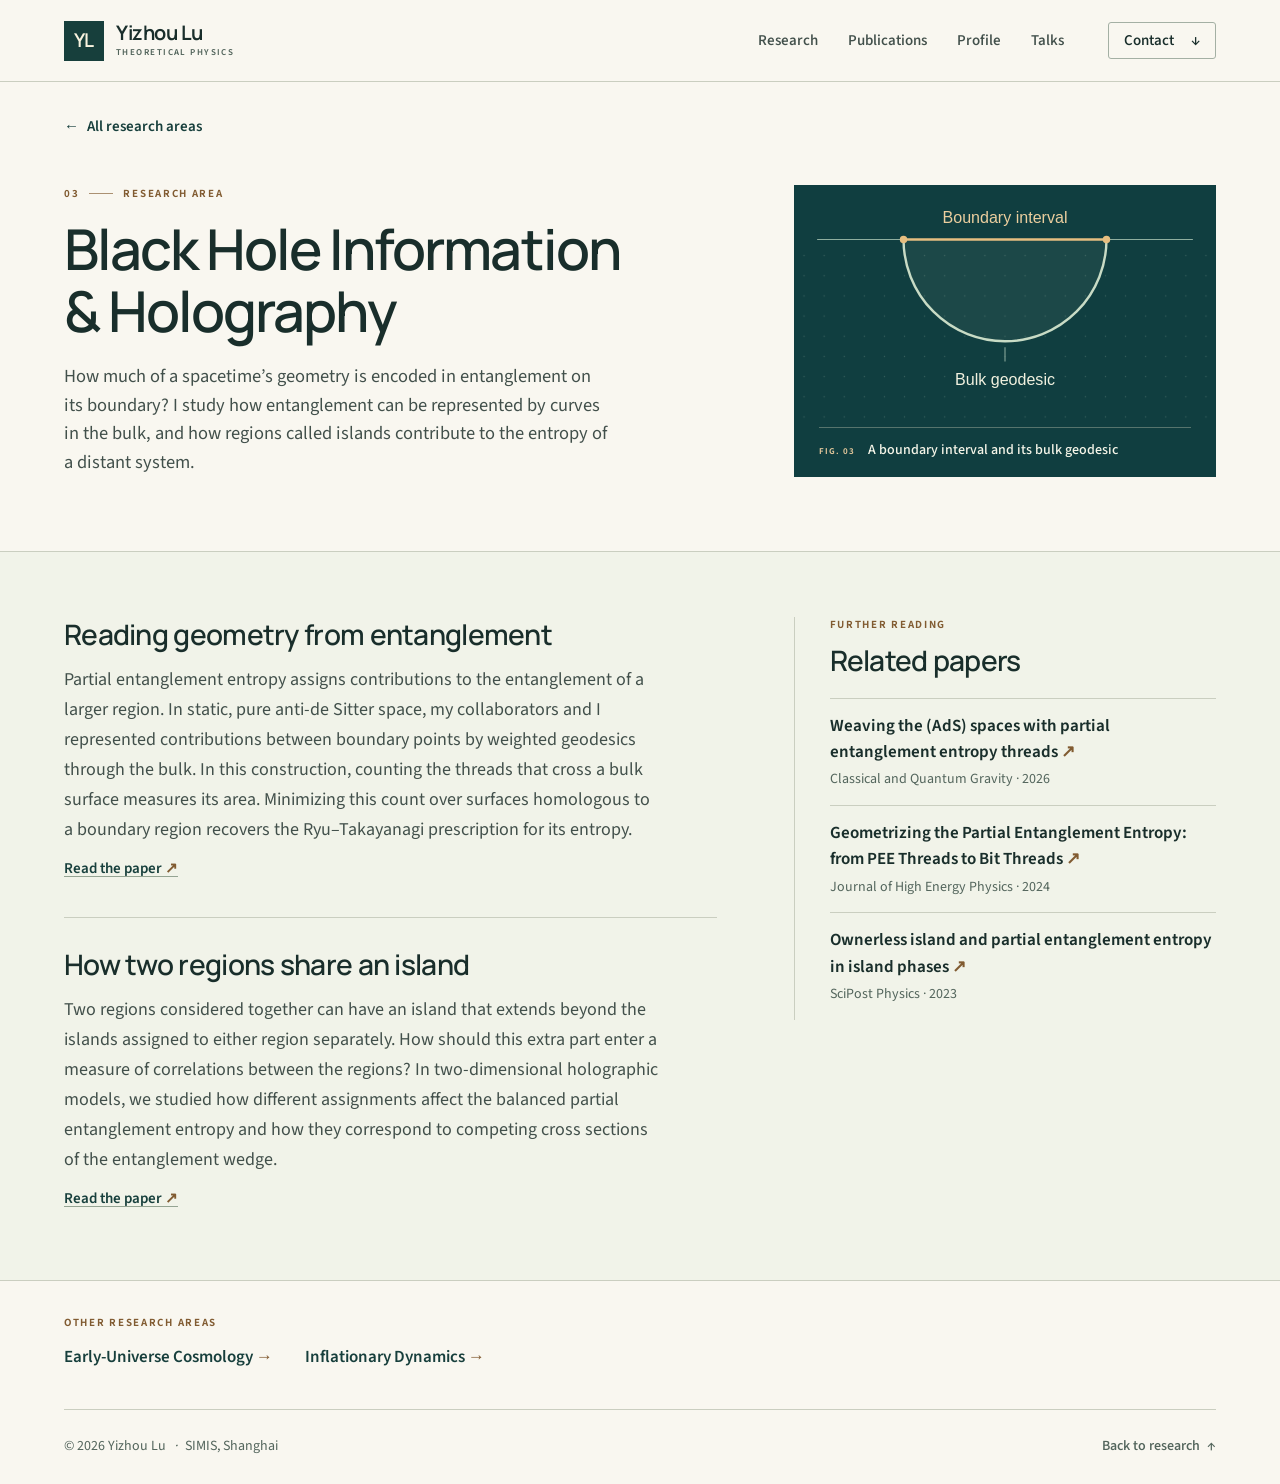
==== research/black-hole-information-and-holography/index.html @ 3f51e207 "Publish personal homepage and research pages" ====
<!doctype html>
<html lang="en">
<head>
  <meta charset="utf-8">
  <meta name="viewport" content="width=device-width, initial-scale=1">
  <link rel="canonical" href="https://yizhoulouislu.github.io/research/black-hole-information-and-holography/" />
  <meta property="og:url" content="https://yizhoulouislu.github.io/research/black-hole-information-and-holography/" />
  <meta name="theme-color" content="#f9f7f0">
  <title>Black Hole Information &amp; Holography | Yizhou Lu</title>
  <meta name="description" content="How much of a spacetime’s geometry is encoded in entanglement on its boundary? I study how entanglement can be represented by curves in the bulk, and how regions called islands contribute to the entropy of a distant system.">
  <meta property="og:title" content="Black Hole Information &amp; Holography | Yizhou Lu">
  <meta property="og:description" content="How much of a spacetime’s geometry is encoded in entanglement on its boundary? I study how entanglement can be represented by curves in the bulk, and how regions called islands contribute to the entropy of a distant system.">
  <link rel="preload" href="/assets/fonts/manrope-latin-wght-normal.woff2" as="font" type="font/woff2" crossorigin>
  <link rel="stylesheet" href="/scientist.css">
</head>
<body class="area-page">
  <a class="skip-link" href="#top">Skip to main content</a>
  <header class="site-header"><div class="wrap header-inner">
    <a class="identity" href="/" aria-label="Yizhou Lu, home"><span class="monogram" aria-hidden="true">YL</span><span class="wordmark">Yizhou Lu<small>Theoretical physics</small></span></a>
    <nav aria-label="Main navigation"><a href="/#research">Research</a><a href="/#publications">Publications</a><a href="/#profile">Profile</a><a href="/#talks">Talks</a></nav>
    <a class="contact-link" href="/#contact">Contact <span aria-hidden="true">↓</span></a>
  </div></header>
  <main id="top" tabindex="-1">
    <div class="wrap area-back"><a href="/#research"><span aria-hidden="true">←</span> All research areas</a></div>
    <div class="wrap area-hero">
      <div>
        <p class="label section-label"><span>03</span>Research area</p>
        <h1>Black Hole Information &amp; Holography</h1>
        <p class="area-lede">How much of a spacetime’s geometry is encoded in entanglement on its boundary? I study how entanglement can be represented by curves in the bulk, and how regions called islands contribute to the entropy of a distant system.</p>
      </div>
      <figure class="area-plate">
        <img src="/assets/research/holography.svg" width="420" height="240" alt="A semicircular geodesic in a constant-time slice of Poincaré AdS joins the endpoints of a boundary interval.">
        <figcaption><small>Fig. 03</small>A boundary interval and its bulk geodesic</figcaption>
      </figure>
    </div>
    <div class="area-band"><div class="wrap area-reading">
      <div class="area-essay"><section class="area-section"><h2>Reading geometry from entanglement</h2><p>Partial entanglement entropy assigns contributions to the entanglement of a larger region. In static, pure anti-de Sitter space, my collaborators and I represented contributions between boundary points by weighted geodesics through the bulk. In this construction, counting the threads that cross a bulk surface measures its area. Minimizing this count over surfaces homologous to a boundary region recovers the Ryu–Takayanagi prescription for its entropy.</p><a class="study-link" href="https://arxiv.org/abs/2401.07471" target="_blank" rel="noreferrer">Read the paper <span aria-hidden="true">↗</span></a></section><section class="area-section"><h2>How two regions share an island</h2><p>Two regions considered together can have an island that extends beyond the islands assigned to either region separately. How should this extra part enter a measure of correlations between the regions? In two-dimensional holographic models, we studied how different assignments affect the balanced partial entanglement entropy and how they correspond to competing cross sections of the entanglement wedge.</p><a class="study-link" href="https://arxiv.org/abs/2305.04259" target="_blank" rel="noreferrer">Read the paper <span aria-hidden="true">↗</span></a></section></div>
      <aside class="area-papers" aria-labelledby="papers-title">
        <p class="label">Further reading</p><h2 id="papers-title">Related papers</h2>
        <ul><li><a href="https://arxiv.org/abs/2401.07471" target="_blank" rel="noreferrer">Weaving the (AdS) spaces with partial entanglement entropy threads&nbsp;<span aria-hidden="true">↗</span></a><p>Classical and Quantum Gravity · 2026</p></li><li><a href="https://arxiv.org/abs/2311.02301" target="_blank" rel="noreferrer">Geometrizing the Partial Entanglement Entropy: from PEE Threads to Bit Threads&nbsp;<span aria-hidden="true">↗</span></a><p>Journal of High Energy Physics · 2024</p></li><li><a href="https://arxiv.org/abs/2305.04259" target="_blank" rel="noreferrer">Ownerless island and partial entanglement entropy in island phases&nbsp;<span aria-hidden="true">↗</span></a><p>SciPost Physics · 2023</p></li></ul>
      </aside>
    </div></div>
    <section class="wrap area-more" aria-labelledby="more-title">
      <h2 class="label" id="more-title">Other research areas</h2>
      <div><a href="/research/early-universe-cosmology/">Early-Universe Cosmology <span aria-hidden="true">→</span></a> <a href="/research/inflationary-dynamics/">Inflationary Dynamics <span aria-hidden="true">→</span></a></div>
    </section>
  </main>
  <footer class="wrap site-footer"><span>© 2026 Yizhou Lu <i>·</i> SIMIS, Shanghai</span><a href="/#research">Back to research <span aria-hidden="true">↑</span></a></footer>
</body>
</html>
---- scientist.css ----
@font-face {
  font-family: Manrope;
  src: url("assets/fonts/manrope-latin-wght-normal.woff2") format("woff2");
  font-weight: 200 800;
  font-style: normal;
  font-display: swap;
}
@font-face {
  font-family: "Source Sans 3";
  src: url("assets/fonts/source-sans-3-latin-wght-normal.woff2") format("woff2");
  font-weight: 200 900;
  font-style: normal;
  font-display: swap;
}
:root {
  --paper: #f9f7f0;
  --ink: #192e2b;
  --text: #42504b;
  --muted: #53655c;
  --rule: #cacec0;
  --pine: #173f3c;
  --brass: #815b31;
  --display: Manrope, "Segoe UI", Arial, sans-serif;
  --sans: "Source Sans 3", "Segoe UI", sans-serif;
}
* { box-sizing: border-box; }
html { scroll-behavior: smooth; scroll-padding-top: 24px; }
body { margin: 0; background: var(--paper); font: 400 17px/1.55 var(--sans); color: var(--ink); -webkit-font-smoothing: antialiased; }
a { color: inherit; text-underline-offset: .2em; text-decoration-thickness: 1px; }
a:focus-visible { outline: 3px solid #a16829; outline-offset: 4px; }
::selection { background: #d5dcbf; color: #172f2b; }
h1, h2, h3, p, figure { margin: 0; }
h1, h2, h3 { font-family: var(--display); font-weight: 560; }
h2 { font-size: clamp(34px, 3.65vw, 53px); letter-spacing: -.035em; line-height: 1.13; }
.wrap { width: min(1192px, calc(100% - clamp(48px, 10vw, 152px))); margin-inline: auto; }
.section { padding-block: clamp(60px, 6.4vw, 94px); }
.label, .plate-top, figcaption small { font: 650 11px/1.45 var(--sans); letter-spacing: .155em; text-transform: uppercase; }
.skip-link { position: absolute; z-index: 3; top: 8px; left: 12px; transform: translateY(-160%); background: var(--ink); color: white; padding: 9px 16px; }
.skip-link:focus { transform: none; }
.site-header { border-bottom: 1px solid var(--rule); }
.header-inner { min-height: 81px; display: flex; align-items: center; gap: clamp(20px, 3.4vw, 50px); }
.identity { display: inline-flex; align-items: center; gap: 12px; text-decoration: none; margin-right: auto; }
.monogram { width: 40px; height: 40px; background: var(--pine); color: #f8f3df; display: grid; place-items: center; font: 620 19px/1 var(--display); letter-spacing: -.035em; }
.wordmark { font: 650 20px/1.05 var(--display); letter-spacing: -.025em; }
.wordmark small { display: block; margin-top: 5px; font: 620 9px/1.2 var(--sans); text-transform: uppercase; letter-spacing: .16em; color: var(--muted); }
nav { display: flex; gap: clamp(15px, 2.35vw, 37px); }
nav a, .contact-link, .site-footer a { font-size: 15px; font-weight: 550; text-decoration: none; }
nav a { padding-block: 12px; color: var(--text); }
nav a:hover, .text-link:hover, .site-footer a:hover { color: var(--brass); text-decoration: underline; }
.contact-link { display: flex; align-items: center; gap: 17px; border: 1px solid #a4b0a4; border-radius: 3px; padding: 6px 15px; }
.contact-link:hover { border-color: var(--pine); background: #edf0e5; }
.hero { display: grid; grid-template-columns: minmax(0,1.06fr) minmax(0,1fr); align-items: center; gap: clamp(32px, 6.1vw, 96px); padding-block: clamp(55px, 5.5vw, 85px) clamp(62px, 6.2vw, 96px); }
.hero-label, .section-label { display: flex; align-items: center; column-gap: 10px; color: var(--brass); }
.hero-label > span { width: 28px; height: 1px; background: currentColor; }
.hero h1 { font: 550 clamp(56px, 6.3vw, 92px)/1.09 var(--display); letter-spacing: -.03em; word-spacing: .025em; margin-top: 22px; }
.hero-subtitle { color: #466354; font: 400 clamp(25px, 2.12vw, 32px)/1.32 var(--display); letter-spacing: -.012em; margin-top: 14px; }
.hero-break { display: none; }
.hero-description { color: var(--text); font-size: clamp(16px,1.25vw,18px); line-height: 1.54; max-width: 56ch; margin-top: 23px; }
.hero-description a { text-decoration-color: #9ba698; }
.hero-description a:hover { color: var(--pine); text-decoration-color: currentColor; }
.hero-actions { display: flex; align-items: center; flex-wrap: wrap; gap: 10px 24px; margin-top: 27px; }
.primary-link, .text-link, .pub-link { display: inline-flex; align-items: center; gap: 8px; font-weight: 600; font-size: 15px; text-decoration: none; }
.primary-link { padding: 11px 18px; gap: 20px; color: #fffaf0; background: var(--pine); border-radius: 3px; }
.primary-link:hover { background: #28564b; }
.text-link { padding-block: 8px; }
.text-link span, .pub-link span, .email-link span { color: var(--brass); }
.science-plate { position: relative; min-width: 0; background: #103e40; color: #f7f5e8; border: 1px solid #234948; padding: 0 0 1px; }
.plate-top, .science-plate figcaption { display: flex; align-items: center; justify-content: space-between; gap: 8px; margin-inline: clamp(15px,2vw,28px); }
.plate-top { color: #d4dfcd; padding-block: 17px 11px; border-bottom: 1px solid #57756d; font-size: 10px; }
.science-plate img { display: block; width: 100%; height: auto; }
.science-plate figcaption { padding-block: 15px 16px; border-top: 1px solid #57756d; }
.science-plate figcaption > span { display: inline-flex; align-items: baseline; gap: 14px; }
figcaption i { color: #e6c48c; font: normal 550 14px/1.2 var(--sans); }
figcaption b { font: 520 clamp(16px, 1.55vw, 22px)/1.15 var(--display); letter-spacing: -.025em; }
figcaption small { color: #d4dfcd; letter-spacing: .11em; font-size: 9px; }
.section-label { margin-bottom: 17px; }
.section-label > span { display: inline-flex; align-items: center; gap: 10px; font-variant-numeric: tabular-nums; }
.section-label > span::after { content: ""; width: 24px; height: 1px; background: currentColor; opacity: .65; }
.research { background: #eaf0e5; border-block: 1px solid #c9d4c4; }
.research-heading, .section-heading { display: flex; align-items: flex-end; justify-content: space-between; gap: 30px; margin-bottom: 35px; }
.section-intro { max-width: 40ch; color: var(--text); line-height: 1.5; }
.research-list { display: grid; grid-template-columns: repeat(3,minmax(0,1fr)); border-top: 1px solid #acbba9; padding-top: 25px; }
.research-item { padding-inline: clamp(19px, 2.8vw, 43px); border-left: 1px solid #becbb9; }
.research-item:first-child { padding-left: 0; border: 0; }
.research-item:last-child { padding-right: 0; }
.research-ornament { display: flex; justify-content: space-between; align-items: center; height: 36px; margin-bottom: 17px; color: var(--brass); }
.research-ornament span { font: 540 17px/1 var(--display); font-variant-numeric: tabular-nums; }
.research-ornament svg { width: 58px; height: 35px; fill: none; stroke: #738a74; stroke-width: 1.25; stroke-linecap: round; stroke-linejoin: round; }
.research-item h3 { font-size: clamp(23px, 1.78vw, 28px); letter-spacing: -.026em; line-height: 1.22; text-wrap: balance; margin-bottom: 11px; }
.research-item p { font-size: 16px; line-height: 1.55; color: var(--text); }
.section-heading .text-link { white-space: nowrap; }
.publication-table, .talk-list { border-top: 1px solid #97a597; }
.publication-row, .talk-row { display: grid; gap: 22px; align-items: baseline; border-bottom: 1px solid var(--rule); padding-block: 23px; }
.publication-row { grid-template-columns: 70px minmax(0,1fr) auto; }
.pub-year, .talk-row time, .timeline-row time { font: 610 13px/1.5 var(--sans); color: var(--brass); letter-spacing: .06em; font-variant-numeric: tabular-nums; }
.pub-main h3, .talk-row h3 { font-size: clamp(19px, 1.5vw, 23px); line-height: 1.35; letter-spacing: -.02em; }
.pub-main h3 a { text-decoration: none; }
.pub-main h3 a:hover, .pub-link:hover, .email-link:hover, .profiles a:hover { text-decoration: underline; }
.pub-main p, .talk-row p { color: var(--muted); font-size: 15px; margin-top: 5px; }
.pub-main i { font: italic 400 16px var(--sans); }
.pub-link { font-size: 14px; color: var(--pine); white-space: nowrap; }
.profile { background: #193e39; color: #f5f3e7; }
.bio-grid { display: grid; grid-template-columns: .81fr 1.19fr; gap: clamp(45px, 8vw, 130px); }
.profile .section-label { color: #dfc79e; }
.bio-intro > p:last-child { color: #d3dfd3; margin-top: 23px; max-width: 44ch; }
.timeline-block h3 { font-size: 25px; line-height: 1.2; letter-spacing: -.025em; margin-bottom: 13px; }
.timeline-row { display: grid; grid-template-columns: 112px 1fr; gap: 18px; padding-block: 15px; border-top: 1px solid #537168; }
.timeline-row time { color: #e3cba0; letter-spacing: .02em; }
.timeline-row p { font-size: 16px; color: #d3dfd3; line-height: 1.45; }
.timeline-row strong { font-weight: 620; color: #f5f3e7; }
.education-block { margin-top: 28px; }
.talk-row { grid-template-columns: 95px 1fr; }
.contact { background: #efece1; border-block: 1px solid var(--rule); }
.contact-grid { display: grid; grid-template-columns: 1.4fr .65fr; gap: 7vw; align-items: center; }
.contact h2 { font-size: clamp(34px, 3.6vw, 53px); }
.contact h2 em { font-style: normal; font-weight: 420; color: #4b6554; }
.contact h2 + p { max-width: 51ch; margin: 18px 0 16px; color: var(--text); }
.email-link { font-size: 21px; font-weight: 550; text-decoration-color: #a0ac9a; }
.email-link span { margin-left: 5px; }
.profiles h3 { color: var(--brass); margin-bottom: 14px; }
.profiles a { display: flex; align-items: center; justify-content: space-between; gap: 7px; padding-block: 11px; border-top: 1px solid #bbc4b4; font-weight: 560; text-decoration: none; }
.profiles a:last-child { border-bottom: 1px solid #bbc4b4; }
.profiles a > span:last-child { color: var(--brass); }
.profiles small { display: inline-block; font-size: 13px; font-weight: 450; margin-left: 7px; color: var(--muted); }
.site-footer { display: flex; gap: 18px; align-items: center; justify-content: space-between; min-height: 74px; font-size: 14px; color: var(--muted); }
.site-footer i { margin-inline: 5px; }
.site-footer a { font-size: 14px; padding-block: 9px; }
.site-footer a span { margin-left: 4px; }
@media (min-width: 1020px) { .hero-break { display: block; } }
@media (max-width: 960px) {
  .hero { gap: 30px; }
  .research-item { padding-inline: 20px; }
  .pub-main h3 { font-size: 20px; }
  .bio-grid { grid-template-columns: .85fr 1.15fr; gap: 38px; }
  .timeline-row { grid-template-columns: 88px 1fr; gap: 12px; }
}
@media (max-width: 760px) {
  .hero { grid-template-columns: 1fr; gap: 36px; padding-block: 47px 52px; }
  .hero-description { max-width: 60ch; font-size: 17px; }
  .hero h1 { font-size: clamp(51px, 13.4vw, 80px); margin-top: 24px; }
  .hero-subtitle { font-size: clamp(23px, 4.2vw, 30px); }
  .science-plate { width: min(100%,520px); justify-self: center; }
  .section-intro { max-width: 34ch; }
  .research-list { grid-template-columns: 1fr; padding-top: 0; }
  .research-item, .research-item:first-child, .research-item:last-child { display: grid; grid-template-columns: 50px 1fr; column-gap: 17px; padding: 21px 0; border: 0; border-bottom: 1px solid #bcc9b8; }
  .research-ornament { grid-row: span 2; height: auto; margin: 0; flex-direction: column; gap: 8px; align-items: flex-start; justify-content: flex-start; }
  .research-ornament svg { width: 40px; }
  .research-item h3 { font-size: 23px; margin-bottom: 6px; }
  .research-item p { max-width: 58ch; }
  .publication-row { grid-template-columns: 48px minmax(0,1fr); gap: 5px 12px; }
  .pub-link { grid-column: 2; justify-self: start; padding: 5px 0; }
  .bio-grid, .contact-grid { grid-template-columns: 1fr; gap: 35px; }
  .bio-intro > p:last-child { max-width: 59ch; }
  .timeline-row { grid-template-columns: 110px 1fr; }
  .profiles { max-width: 420px; }
}
@media (max-width: 640px) {
  .wrap { width: calc(100% - 40px); }
  .header-inner { display: grid; grid-template-columns: 1fr auto; gap: 4px 12px; padding-top: 13px; }
  .wordmark { font-size: 19px; }
  .monogram { width: 35px; height: 35px; font-size: 16px; }
  .contact-link { grid-column: 2; grid-row: 1; font-size: 14px; }
  nav { grid-column: 1 / -1; justify-content: space-between; gap: 8px; }
  nav a { font-size: 15px; padding-block: 9px; }
  .hero-actions { gap: 7px 18px; }
  .hero-actions a { font-size: 14px; }
  .hero-description { margin-top: 17px; }
  .section { padding-block: 54px; }
  .research-heading, .section-heading { flex-direction: column; align-items: start; gap: 8px; margin-bottom: 24px; }
  .section-intro { max-width: 46ch; margin-top: 3px; }
  .section-label { margin-bottom: 13px; }
  .talk-row { grid-template-columns: 65px 1fr; gap: 10px; }
  .talk-row time { font-size: 12px; }
  .site-footer { gap: 8px; font-size: 12px; }
  .site-footer a { font-size: 13px; }
}
@media (max-width: 365px) {
  .wrap { width: calc(100% - 32px); }
  .hero-actions { gap: 4px 12px; }
  .primary-link { padding-inline: 12px; gap: 10px; }
  .research-item, .research-item:first-child, .research-item:last-child { grid-template-columns: 35px 1fr; column-gap: 12px; }
  figcaption small { font-size: 8px; }
  .science-plate figcaption > span { gap: 8px; }
}
@media (prefers-reduced-motion: reduce) { html { scroll-behavior: auto; } }

.research-item h3 a { color: var(--pine); text-decoration-color: #9daf9c; text-underline-offset: .16em; }
.research-item h3 a:hover { color: var(--brass); text-decoration-color: currentColor; }
.research-item h3 a span { color: var(--brass); font: 500 .7em var(--sans); }
.area-back { padding-top: 28px; }
.area-back a, .study-link, .area-more a { color: var(--pine); font-weight: 600; }
.area-back a { display: inline-flex; align-items: center; gap: 8px; font-size: 15px; text-decoration: none; padding-block: 5px; }
.area-back a:hover, .area-papers a:hover, .area-more a:hover { color: var(--brass); text-decoration: underline; }
.area-hero { display: grid; grid-template-columns: minmax(0,1.3fr) minmax(0,.84fr); align-items: center; gap: clamp(35px,6vw,82px); padding-block: clamp(27px,3.3vw,50px) clamp(48px,5.8vw,84px); }
.area-hero h1 { font-size: clamp(40px,4.4vw,66px); line-height: 1.1; letter-spacing: -.035em; text-wrap: balance; }
.area-lede { max-width: 61ch; margin-top: 20px; font-size: clamp(18px,1.44vw,21px); line-height: 1.55; color: var(--text); }
.area-plate { background: #103e40; color: #f5f5e8; }
.area-plate img { display: block; width: 100%; height: auto; }
.area-plate figcaption { display: flex; gap: 13px; align-items: baseline; margin-inline: 6%; padding-block: 12px 16px; border-top: 1px solid #56746d; font: 520 14px/1.5 var(--sans); }
.area-plate figcaption small { color: #e2c69a; white-space: nowrap; }
.area-band { background: #f1f3e9; border-block: 1px solid var(--rule); }
.area-reading { display: grid; grid-template-columns: minmax(0,1.3fr) minmax(0,.84fr); align-items: start; gap: clamp(35px,6vw,82px); padding-block: clamp(48px,5.1vw,76px); }
.area-section + .area-section { margin-top: 33px; padding-top: 29px; border-top: 1px solid var(--rule); }
.area-section h2, .area-papers h2 { font-size: clamp(23px,2.2vw,31px); line-height: 1.23; letter-spacing: -.025em; }
.area-section p { margin: 13px 0 8px; color: var(--text); font-size: 18px; line-height: 1.67; max-width: 66ch; }
.study-link { display: inline-block; font-size: 15px; padding: 4px 0; text-decoration-color: #94a493; }
.study-link span, .area-papers a span, .area-more a span { color: var(--brass); }
.area-papers { border-left: 1px solid var(--rule); padding-left: clamp(19px,2.7vw,40px); }
.area-papers .label { color: var(--brass); margin-bottom: 10px; }
.area-papers ul { list-style: none; padding: 0; margin: 20px 0 0; }
.area-papers li { border-top: 1px solid var(--rule); padding-block: 14px; }
.area-papers a { font: 620 17px/1.42 var(--sans); text-decoration: none; }
.area-papers li p { color: var(--muted); font-size: 14px; margin-top: 4px; }
.area-more { padding-block: 34px; border-bottom: 1px solid var(--rule); }
.area-more .label { color: var(--brass); }
.area-more > div { display: flex; flex-wrap: wrap; gap: 4px 32px; margin-top: 8px; }
.area-more a { display: inline-block; padding-block: 5px; text-decoration: none; }
@media (max-width: 800px) {
  .area-hero, .area-reading { grid-template-columns: 1fr; gap: 28px; }
  .area-hero h1 { font-size: clamp(34px,7vw,52px); }
  .area-plate { width: min(100%,470px); }
  .area-papers { padding: 26px 0 0; border-left: none; border-top: 1px solid var(--rule); }
  .area-section p { font-size: 17px; }
}
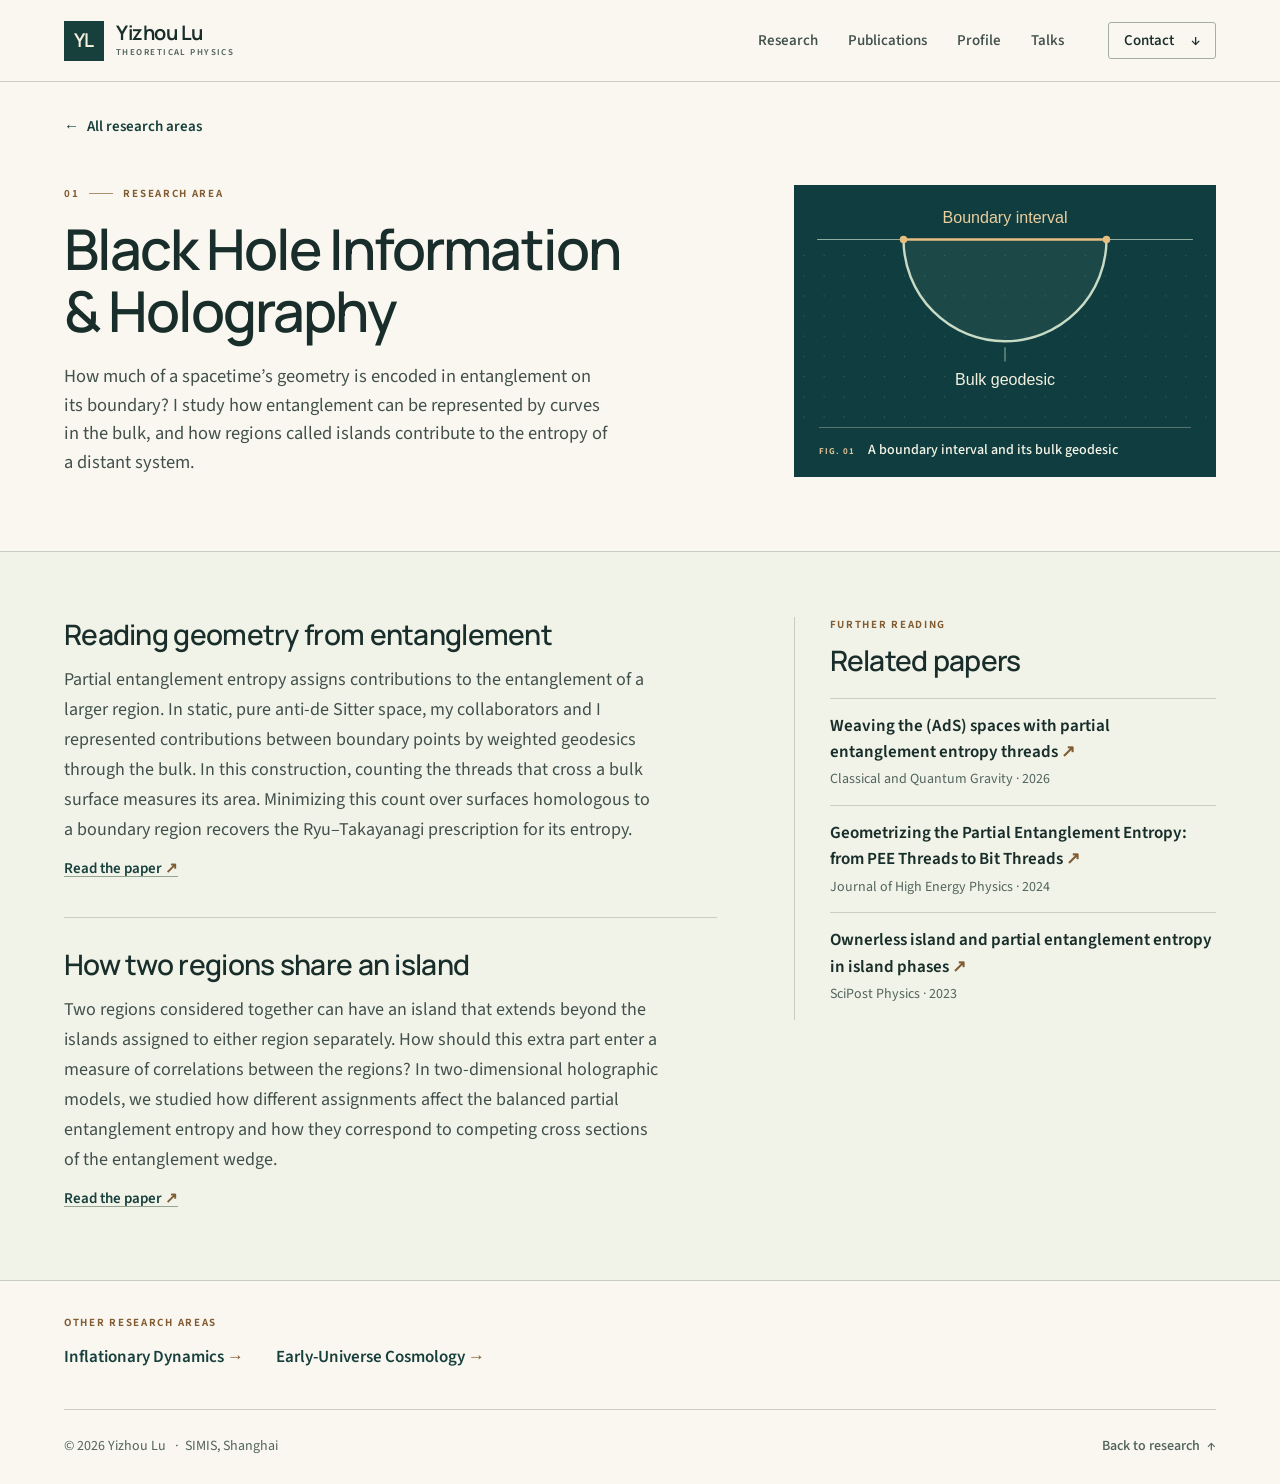
==== commit 71a2050a: "Show holography before cosmology in research interests" ====
--- a/research/black-hole-information-and-holography/index.html
+++ b/research/black-hole-information-and-holography/index.html
@@ -24,13 +24,13 @@
     <div class="wrap area-back"><a href="/#research"><span aria-hidden="true">←</span> All research areas</a></div>
     <div class="wrap area-hero">
       <div>
-        <p class="label section-label"><span>03</span>Research area</p>
+        <p class="label section-label"><span>01</span>Research area</p>
         <h1>Black Hole Information &amp; Holography</h1>
         <p class="area-lede">How much of a spacetime’s geometry is encoded in entanglement on its boundary? I study how entanglement can be represented by curves in the bulk, and how regions called islands contribute to the entropy of a distant system.</p>
       </div>
       <figure class="area-plate">
         <img src="/assets/research/holography.svg" width="420" height="240" alt="A semicircular geodesic in a constant-time slice of Poincaré AdS joins the endpoints of a boundary interval.">
-        <figcaption><small>Fig. 03</small>A boundary interval and its bulk geodesic</figcaption>
+        <figcaption><small>Fig. 01</small>A boundary interval and its bulk geodesic</figcaption>
       </figure>
     </div>
     <div class="area-band"><div class="wrap area-reading">
@@ -42,7 +42,7 @@
     </div></div>
     <section class="wrap area-more" aria-labelledby="more-title">
       <h2 class="label" id="more-title">Other research areas</h2>
-      <div><a href="/research/early-universe-cosmology/">Early-Universe Cosmology <span aria-hidden="true">→</span></a> <a href="/research/inflationary-dynamics/">Inflationary Dynamics <span aria-hidden="true">→</span></a></div>
+      <div><a href="/research/inflationary-dynamics/">Inflationary Dynamics <span aria-hidden="true">→</span></a> <a href="/research/early-universe-cosmology/">Early-Universe Cosmology <span aria-hidden="true">→</span></a></div>
     </section>
   </main>
   <footer class="wrap site-footer"><span>© 2026 Yizhou Lu <i>·</i> SIMIS, Shanghai</span><a href="/#research">Back to research <span aria-hidden="true">↑</span></a></footer>
